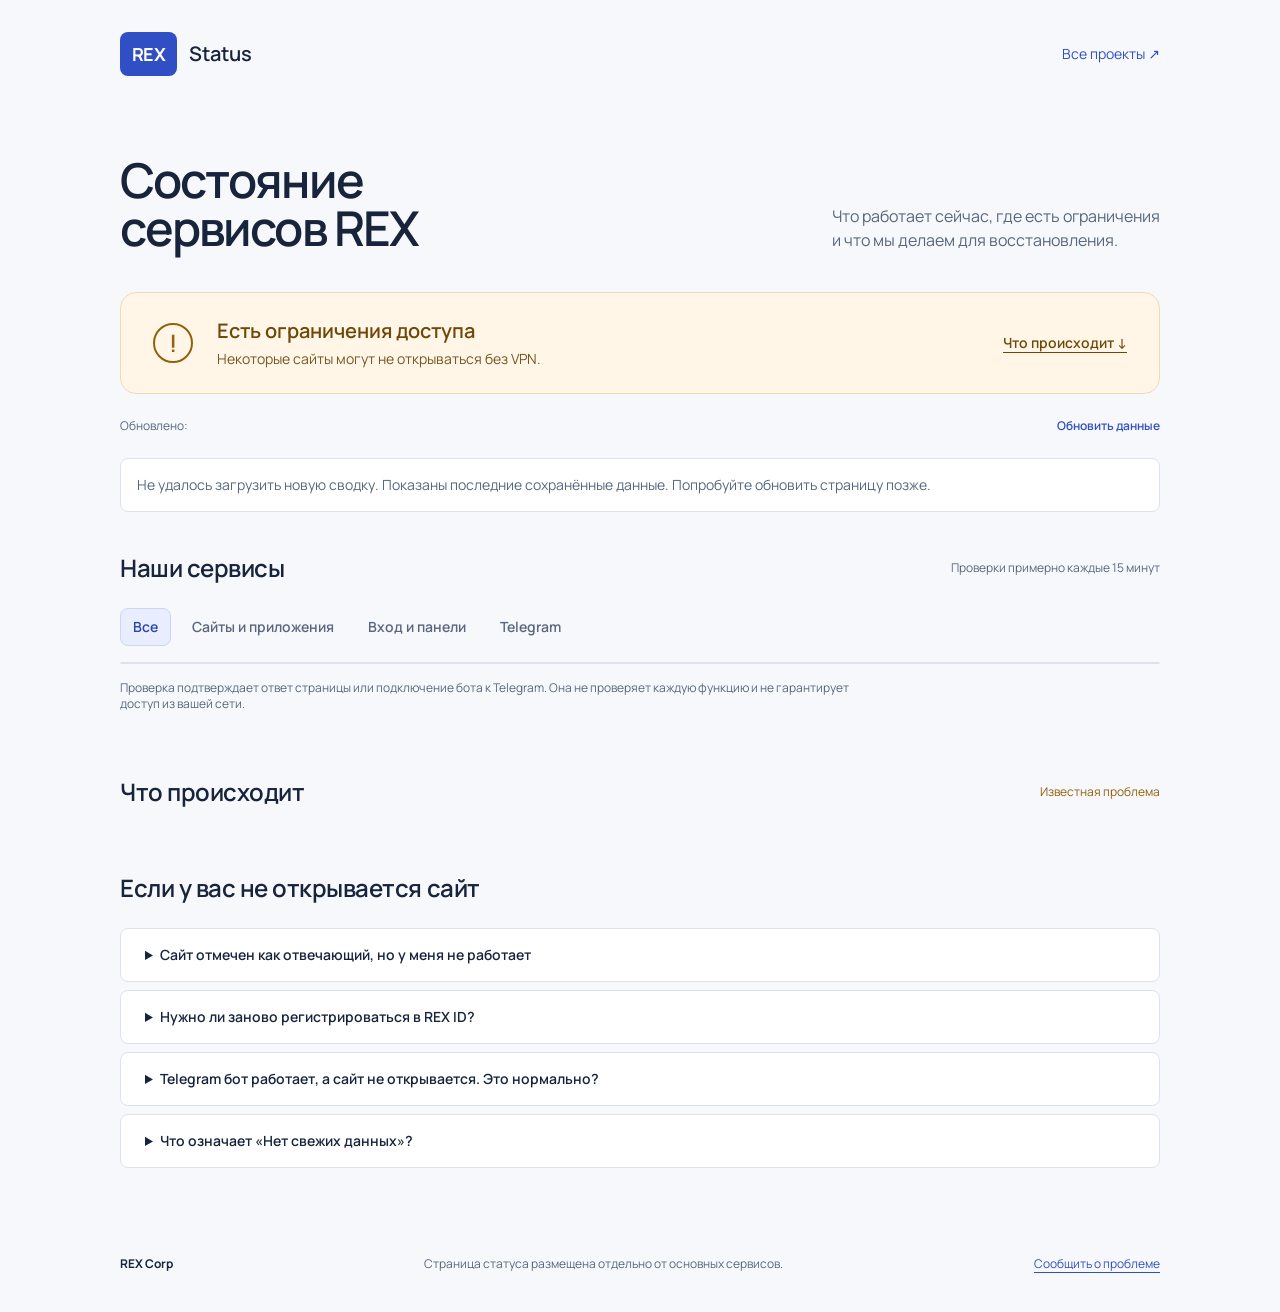
==== web/index.html @ 7a7c8351 "Create independent public REX service status page" ====
<!doctype html>
<html lang="ru">
<head>
  <meta charset="utf-8">
  <meta name="viewport" content="width=device-width, initial-scale=1">
  <meta name="color-scheme" content="light">
  <title>REX Status — состояние проектов</title>
  <meta name="description" content="Доступность сайтов, REX ID и Telegram ботов REX Corp. Текущие ограничения, результаты проверок и сообщения о восстановлении.">
  <meta property="og:title" content="REX Status — состояние проектов">
  <meta property="og:description" content="Что работает сейчас и где есть ограничения доступа.">
  <meta property="og:type" content="website">
  <meta property="og:url" content="https://status.rexcorp.space/">
  <link rel="canonical" href="https://status.rexcorp.space/">
  <link rel="icon" type="image/svg+xml" href="./favicon.svg">
  <link rel="stylesheet" href="./style.css">
  <script src="./app.js" defer></script>
</head>
<body>
  <a class="skip" href="#main">К содержимому</a>
  <header class="header wrap"><a class="brand" href="/" aria-label="REX Status, главная"><span class="brand-mark">REX</span><span class="brand-title">Status</span></a><a class="hub-link" href="https://hub.rexcorp.space/">Все проекты <span aria-hidden="true">↗</span></a></header>
  <main id="main" class="wrap">
    <section class="intro" aria-labelledby="page-title"><h1 id="page-title">Состояние<br>сервисов REX</h1><p>Что работает сейчас, где есть ограничения<br class="desktop-break"> и что мы делаем для восстановления.</p></section>
    <section class="overview" aria-labelledby="overall-title"><div class="overall-icon" aria-hidden="true">!</div><div><h2 id="overall-title">Есть ограничения доступа</h2><p id="overall-description">Некоторые сайты могут не открываться без VPN.</p></div><a class="overview-link" href="#incidents">Что происходит <span aria-hidden="true">↓</span></a></section>
    <div class="freshness"><span id="updated">Обновлено: <!--UPDATED--></span><button type="button" id="refresh" hidden>Обновить данные</button></div>
    <p class="notice" id="data-notice" role="status" hidden></p>
    <section class="components" aria-labelledby="services-title"><div class="section-heading"><h2 id="services-title">Наши сервисы</h2><span class="muted">Проверки примерно каждые 15 минут</span></div>
      <div class="filters" role="group" aria-label="Показать сервисы"><button type="button" data-filter="all" aria-pressed="true">Все</button><button type="button" data-filter="web" aria-pressed="false">Сайты и приложения</button><button type="button" data-filter="identity" aria-pressed="false">Вход и панели</button><button type="button" data-filter="telegram" aria-pressed="false">Telegram</button></div>
      <ul class="service-list" id="service-list"><!--SERVICES--></ul>
      <p class="method-note">Проверка подтверждает ответ страницы или подключение бота к Telegram. Она не проверяет каждую функцию и не гарантирует доступ из вашей сети.</p>
    </section>
    <section id="incidents" class="incidents" aria-labelledby="incident-title"><div class="section-heading"><h2 id="incident-title">Что происходит</h2><span class="incident-count">Известная проблема</span></div><!--INCIDENTS--></section>
    <section class="help" aria-labelledby="help-title"><h2 id="help-title">Если у вас не открывается сайт</h2><details><summary>Сайт отмечен как отвечающий, но у меня не работает</summary><p>Проверка выполняется из отдельной сети. Ограничения вашего провайдера могут отличаться. Пока сообщение о проблеме доступа открыто, даже отвечающий сайт может не загружаться без VPN.</p></details><details><summary>Нужно ли заново регистрироваться в REX ID?</summary><p>Нет. Ошибка подключения не означает, что аккаунт удалён. Используйте существующий REX ID. На iPhone вход с ключом доступа уже проверен в Safari с VPN.</p></details><details><summary>Telegram бот работает, а сайт не открывается. Это нормально?</summary><p>Да. Подключение ботов к Telegram и доступ к сайтам проверяются отдельно. У отдельных команд бота могут быть дополнительные зависимости.</p></details><details><summary>Что означает «Нет свежих данных»?</summary><p>Последняя проверка устарела или ещё не получена. Это не означает автоматически, что сервис выключен. Время обновления всегда указано над списком.</p></details></section>
    <noscript><p class="notice">Показан снимок на время, указанное выше. Для новой проверки перезагрузите страницу. Список доступен без JavaScript.</p></noscript>
  </main>
  <footer class="footer wrap"><span>REX Corp</span><p>Страница статуса размещена отдельно от основных сервисов.</p><a href="mailto:support@rexcorp.space">Сообщить о проблеме</a></footer>
</body>
</html>
---- web/style.css ----
@font-face{font-family:Manrope;src:url('./fonts/manrope-cyrillic.woff2') format('woff2');font-weight:400 700;font-style:normal;font-display:swap;unicode-range:U+0400-045F,U+0490-0491,U+04B0-04B1,U+2116}
@font-face{font-family:Manrope;src:url('./fonts/manrope-latin.woff2') format('woff2');font-weight:400 700;font-style:normal;font-display:swap}
:root{--bg:#f6f8fb;--paper:#fff;--ink:#18243c;--muted:#59677d;--line:#dce3ed;--blue:#314fc4;--amber:#93600b;--amber-bg:#fff6e7;--green:#19704e;--red:#a63535;--radius:16px}
*{box-sizing:border-box}html{scroll-behavior:smooth;scroll-padding-top:24px}body{margin:0;background:var(--bg);color:var(--ink);font:400 16px/1.5 Manrope,system-ui,sans-serif}button,a,summary{-webkit-tap-highlight-color:transparent}button{font:inherit}a{color:var(--blue);text-underline-offset:4px}a:hover{text-decoration:underline}a:focus-visible,button:focus-visible,summary:focus-visible{outline:3px solid var(--blue);outline-offset:4px}p,h1,h2,h3,h4{margin:0;text-wrap:pretty}h1,h2,h3{text-wrap:balance}button,summary{cursor:pointer}button:disabled{cursor:wait;opacity:.65}[hidden]{display:none!important}.wrap{width:min(1040px,calc(100% - 48px));margin-inline:auto}.header{display:flex;align-items:center;justify-content:space-between;gap:24px;padding-block:32px}.brand{display:inline-flex;gap:12px;align-items:center;color:var(--ink);text-decoration:none}.brand:hover{text-decoration:none}.brand-mark{display:grid;place-items:center;background:var(--blue);color:#fff;min-height:40px;padding:8px 12px;border-radius:8px;font-size:18px;line-height:28px;font-weight:700;letter-spacing:-.04em}.brand-title{font-size:20px;line-height:28px;font-weight:600}.hub-link{font-size:14px;line-height:20px;text-decoration:none}.intro{padding:48px 0 40px;display:flex;justify-content:space-between;align-items:end;gap:32px}.intro h1{font-size:48px;line-height:1;font-weight:600;letter-spacing:-.04em;max-width:680px}.intro p{max-width:480px;color:var(--muted);font-size:16px;line-height:24px}.overview{display:flex;align-items:center;gap:24px;padding:24px 32px;background:var(--amber-bg);border:1px solid #eedbb6;border-radius:var(--radius)}.overall-icon{flex-shrink:0;display:grid;place-items:center;width:40px;height:40px;border:2px solid var(--amber);border-radius:50%;color:var(--amber);font-size:24px;line-height:32px;font-weight:600}.overview h2{font-size:20px;line-height:28px;font-weight:600;color:#6f4808}.overview p{color:#765623;margin-top:4px;font-size:14px;line-height:20px}.overview-link{margin-left:auto;flex-shrink:0;font-size:14px;line-height:20px;font-weight:600;color:#6f4808}.freshness{display:flex;align-items:center;justify-content:space-between;gap:16px;min-height:48px;margin-top:8px;color:var(--muted);font-size:12px;line-height:16px}.freshness button{color:var(--blue);background:transparent;border:0;padding:8px 0;font-size:12px;line-height:16px;font-weight:600}.notice{margin-top:8px;border:1px solid var(--line);border-radius:8px;background:var(--paper);padding:16px;color:var(--muted);font-size:14px;line-height:20px}.components{margin-top:40px}.section-heading{display:flex;align-items:center;justify-content:space-between;gap:16px;margin-bottom:24px}.section-heading h2,.help h2{font-size:24px;line-height:32px;font-weight:600;letter-spacing:-.02em}.muted{color:var(--muted);font-size:12px;line-height:16px}.filters{display:flex;gap:8px;flex-wrap:wrap;margin-bottom:16px}.filters button{border:1px solid transparent;background:transparent;color:var(--muted);border-radius:8px;padding:8px 12px;font-size:14px;line-height:20px;font-weight:600;transition:opacity .3s cubic-bezier(.22,1,.36,1)}.filters button:hover{background:#e9eef7}.filters button[aria-pressed=true]{border-color:#cad6f4;background:#e8edff;color:#2d46a7}.filters button:active{transform:translateY(1px)}.service-list{list-style:none;margin:0;padding:0;background:var(--paper);border:1px solid var(--line);border-radius:var(--radius);overflow:hidden}.service{display:flex;justify-content:space-between;align-items:center;gap:24px;padding:24px 32px;background:var(--paper)}.service+.service{box-shadow:0 -1px 0 var(--line)}.service-info h3{font-size:16px;line-height:24px;font-weight:600}.service-info h3 a{color:var(--ink);text-decoration:none}.service-info h3 a:hover{color:var(--blue);text-decoration:underline}.service-info p{color:var(--muted);font-size:14px;line-height:20px;margin-top:4px}.service-state{display:flex;align-items:end;flex-direction:column;gap:8px;text-align:right;max-width:360px}.pill{display:inline-flex;align-items:center;gap:8px;border-radius:8px;padding:4px 8px;font-size:12px;line-height:16px;font-weight:600;white-space:nowrap}.dot{width:8px;height:8px;border-radius:50%;background:currentColor;flex-shrink:0}.limited{color:var(--amber);background:var(--amber-bg)}.operational{color:var(--green);background:#edf7f1}.outage{color:var(--red);background:#fff0f0}.unknown{color:var(--muted);background:#eff2f7}.service-note{font-size:12px;line-height:16px;color:var(--muted)}.method-note{color:var(--muted);font-size:12px;line-height:16px;margin-top:16px;max-width:760px}.incidents{margin-top:64px}.incident-count{font-size:12px;line-height:16px;color:var(--amber)}.incident{background:var(--paper);border:1px solid var(--line);border-radius:var(--radius);padding:32px}.incident-top{display:flex;gap:16px;align-items:center;justify-content:space-between;font-size:12px;line-height:16px;color:var(--muted);margin-bottom:16px}.incident-stage{background:#e8edff;color:#304aa5;padding:4px 8px;border-radius:8px;font-weight:600}.incident h3{font-size:24px;line-height:32px;font-weight:600;max-width:760px;margin-bottom:16px}.incident p{color:var(--muted);max-width:760px;font-size:14px;line-height:20px}.advice{padding:16px;background:#f1f5fb;border-radius:8px;margin-block:24px}.advice strong{display:block;font-size:14px;line-height:20px;font-weight:600;margin-bottom:8px}.incident details{margin-top:24px}.incident summary{font-size:14px;line-height:20px;font-weight:600;color:var(--blue);width:fit-content}.timeline{list-style:none;margin:24px 0 0;padding:0;display:grid;gap:24px}.timeline li{display:grid;grid-template-columns:160px 1fr;gap:24px}.timeline time{font-size:12px;line-height:16px;color:var(--muted);padding-top:4px}.timeline h4{font-size:14px;line-height:20px;font-weight:600;margin-bottom:8px}.help{margin-top:64px;padding-bottom:64px}.help h2{margin-bottom:24px}.help details{border:1px solid var(--line);background:var(--paper);border-radius:8px;padding:16px 24px;margin-top:8px}.help summary{font-size:14px;line-height:20px;font-weight:600}.help details p{margin-top:16px;font-size:14px;line-height:20px;color:var(--muted);max-width:760px}.footer{display:flex;align-items:center;justify-content:space-between;gap:24px;padding-block:24px 40px;color:var(--muted);font-size:12px;line-height:16px}.footer>span{font-weight:700;color:var(--ink)}.footer p{max-width:440px}.footer a{white-space:nowrap}.skip{position:fixed;top:8px;left:16px;z-index:20;transform:translateY(-150%);background:var(--paper);padding:12px 16px;border-radius:8px}.skip:focus{transform:none}.sr-only{position:absolute;width:1px;height:1px;padding:0;margin:-1px;overflow:hidden;clip:rect(0,0,0,0);white-space:nowrap;border:0}.overview.is-outage{background:#fff0f0;border-color:#edc7c7}.overview.is-outage h2,.overview.is-outage p,.overview.is-outage .overview-link,.overview.is-outage .overall-icon{color:var(--red)}.overview.is-unknown{background:#eff2f7;border-color:var(--line)}.overview.is-unknown h2,.overview.is-unknown p,.overview.is-unknown .overview-link,.overview.is-unknown .overall-icon{color:var(--muted)}.overview.is-operational{background:#edf7f1;border-color:#c6e3d2}.overview.is-operational h2,.overview.is-operational p,.overview.is-operational .overall-icon{color:var(--green)}
@media(max-width:760px){.intro{display:block;padding-top:32px}.intro h1{font-size:36px;line-height:40px}.intro p{margin-top:24px}.desktop-break{display:none}.overview{padding:24px;gap:16px;flex-wrap:wrap}.overview>div:nth-child(2){flex:1;min-width:0}.overview h2{font-size:18px;line-height:28px}.overview-link{margin-left:0;width:100%}.section-heading{align-items:start;flex-direction:column;gap:8px}.service{padding:24px;gap:16px;align-items:start;flex-direction:column}.service-state{align-items:start;text-align:left;max-width:100%;gap:8px}.incident{padding:24px}.incident h3{font-size:20px;line-height:28px}.incident-top{align-items:start;flex-wrap:wrap;gap:8px}.timeline li{grid-template-columns:1fr;gap:8px}.footer{flex-wrap:wrap;gap:16px}.footer p{order:3;width:100%}.wrap{width:calc(100% - 32px)}.header{padding-block:24px}.freshness{align-items:start;padding-top:8px}.freshness #updated{max-width:220px}.filters{gap:4px}.filters button{padding:8px;font-size:12px;line-height:16px}.help details{padding:16px}.help h2{font-size:20px;line-height:28px}}
@media(prefers-reduced-motion:reduce){html{scroll-behavior:auto}*,*::before,*::after{transition:none!important;animation:none!important}}
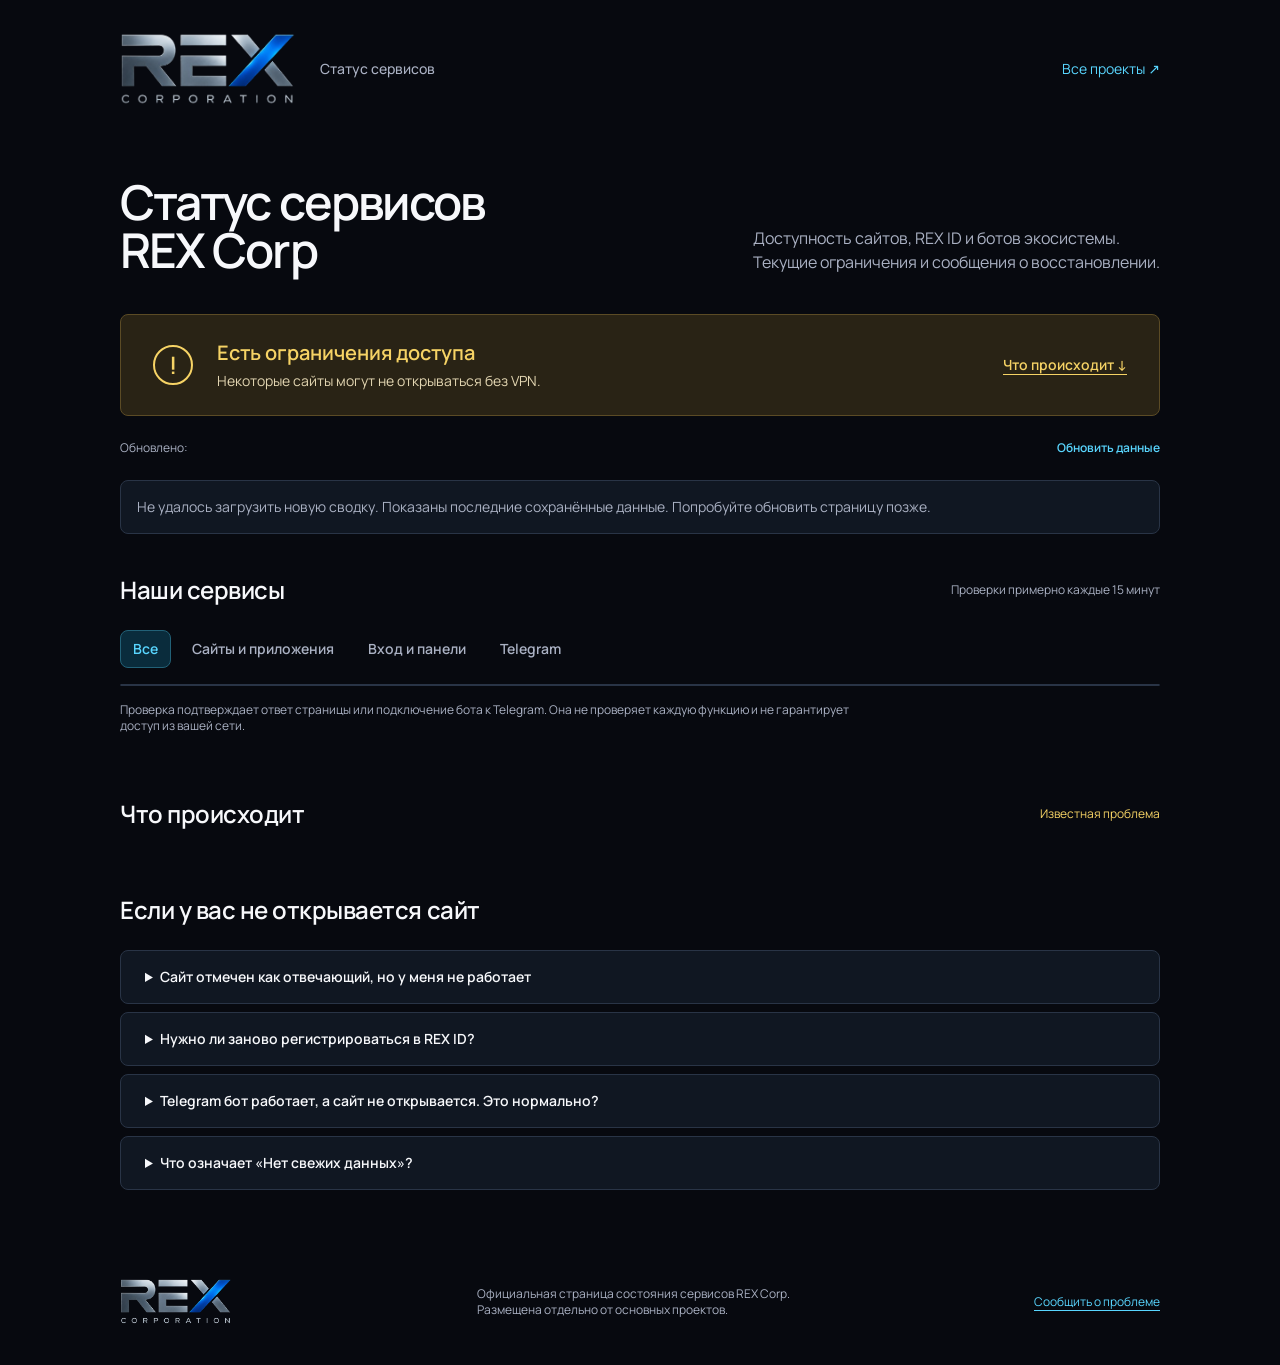
==== commit 4f51d6ea: "Brand service status with the original REX Corp identity" ====
--- a/web/index.html
+++ b/web/index.html
@@ -3,23 +3,29 @@
 <head>
   <meta charset="utf-8">
   <meta name="viewport" content="width=device-width, initial-scale=1">
-  <meta name="color-scheme" content="light">
-  <title>REX Status — состояние проектов</title>
+  <meta name="color-scheme" content="dark">
+  <meta name="theme-color" content="#07090f">
+  <title>REX Corp — статус сервисов</title>
   <meta name="description" content="Доступность сайтов, REX ID и Telegram ботов REX Corp. Текущие ограничения, результаты проверок и сообщения о восстановлении.">
-  <meta property="og:title" content="REX Status — состояние проектов">
+  <meta property="og:title" content="REX Corp — статус сервисов">
   <meta property="og:description" content="Что работает сейчас и где есть ограничения доступа.">
   <meta property="og:type" content="website">
   <meta property="og:url" content="https://status.rexcorp.space/">
+  <meta property="og:site_name" content="REX Corp">
+  <meta property="og:image" content="https://status.rexcorp.space/rex-corp-logo.png">
+  <meta property="og:image:alt" content="REX Corporation">
   <link rel="canonical" href="https://status.rexcorp.space/">
-  <link rel="icon" type="image/svg+xml" href="./favicon.svg">
+  <link rel="icon" type="image/png" href="./rex-corp-logo.png">
+  <link rel="apple-touch-icon" href="./rex-corp-logo.png">
   <link rel="stylesheet" href="./style.css">
+  <link rel="stylesheet" href="./brand.css">
   <script src="./app.js" defer></script>
 </head>
 <body>
   <a class="skip" href="#main">К содержимому</a>
-  <header class="header wrap"><a class="brand" href="/" aria-label="REX Status, главная"><span class="brand-mark">REX</span><span class="brand-title">Status</span></a><a class="hub-link" href="https://hub.rexcorp.space/">Все проекты <span aria-hidden="true">↗</span></a></header>
+  <header class="header wrap"><a class="brand" href="/" aria-label="REX Corp, статус сервисов"><img class="brand-logo" src="./rex-corp-logo.png" alt="REX Corporation" width="396" height="167"><span class="brand-title">Статус сервисов</span></a><a class="hub-link" href="https://hub.rexcorp.space/">Все проекты <span aria-hidden="true">↗</span></a></header>
   <main id="main" class="wrap">
-    <section class="intro" aria-labelledby="page-title"><h1 id="page-title">Состояние<br>сервисов REX</h1><p>Что работает сейчас, где есть ограничения<br class="desktop-break"> и что мы делаем для восстановления.</p></section>
+    <section class="intro" aria-labelledby="page-title"><h1 id="page-title">Статус сервисов<br>REX Corp</h1><p>Доступность сайтов, REX ID и ботов экосистемы.<br class="desktop-break"> Текущие ограничения и сообщения о восстановлении.</p></section>
     <section class="overview" aria-labelledby="overall-title"><div class="overall-icon" aria-hidden="true">!</div><div><h2 id="overall-title">Есть ограничения доступа</h2><p id="overall-description">Некоторые сайты могут не открываться без VPN.</p></div><a class="overview-link" href="#incidents">Что происходит <span aria-hidden="true">↓</span></a></section>
     <div class="freshness"><span id="updated">Обновлено: <!--UPDATED--></span><button type="button" id="refresh" hidden>Обновить данные</button></div>
     <p class="notice" id="data-notice" role="status" hidden></p>
@@ -32,6 +38,6 @@
     <section class="help" aria-labelledby="help-title"><h2 id="help-title">Если у вас не открывается сайт</h2><details><summary>Сайт отмечен как отвечающий, но у меня не работает</summary><p>Проверка выполняется из отдельной сети. Ограничения вашего провайдера могут отличаться. Пока сообщение о проблеме доступа открыто, даже отвечающий сайт может не загружаться без VPN.</p></details><details><summary>Нужно ли заново регистрироваться в REX ID?</summary><p>Нет. Ошибка подключения не означает, что аккаунт удалён. Используйте существующий REX ID. На iPhone вход с ключом доступа уже проверен в Safari с VPN.</p></details><details><summary>Telegram бот работает, а сайт не открывается. Это нормально?</summary><p>Да. Подключение ботов к Telegram и доступ к сайтам проверяются отдельно. У отдельных команд бота могут быть дополнительные зависимости.</p></details><details><summary>Что означает «Нет свежих данных»?</summary><p>Последняя проверка устарела или ещё не получена. Это не означает автоматически, что сервис выключен. Время обновления всегда указано над списком.</p></details></section>
     <noscript><p class="notice">Показан снимок на время, указанное выше. Для новой проверки перезагрузите страницу. Список доступен без JavaScript.</p></noscript>
   </main>
-  <footer class="footer wrap"><span>REX Corp</span><p>Страница статуса размещена отдельно от основных сервисов.</p><a href="mailto:support@rexcorp.space">Сообщить о проблеме</a></footer>
+  <footer class="footer wrap"><a class="footer-brand" href="https://rexcorp.space/" aria-label="Главная REX Corp"><img src="./rex-corp-logo.png" alt="REX Corporation" width="396" height="167" loading="lazy"></a><p>Официальная страница состояния сервисов REX Corp.<br>Размещена отдельно от основных проектов.</p><a href="mailto:support@rexcorp.space">Сообщить о проблеме</a></footer>
 </body>
 </html>
--- a/web/brand.css
+++ b/web/brand.css
@@ -0,0 +1,48 @@
+/* REX Corp identity. Layout and status behaviour remain in the base files. */
+:root {
+  color-scheme: dark;
+  --bg: #07090f;
+  --paper: #101722;
+  --ink: #f7f8fb;
+  --muted: #aab1c3;
+  --line: #293446;
+  --blue: #59d6ff;
+  --amber: #f6d365;
+  --amber-bg: #292315;
+  --green: #9df06f;
+  --red: #ff9da3;
+  --radius: 8px;
+}
+.brand { gap: 24px; }
+.brand-logo { display: block; width: 176px; height: auto; flex-shrink: 0; }
+.brand-title { color: var(--muted); font-size: 14px; line-height: 20px; font-weight: 500; }
+.hub-link { white-space: nowrap; }
+.intro { padding-block: 40px; }
+.overview { border-color: #5b4b25; }
+.overall-icon { border-color: currentColor; }
+.overview h2,.overview-link { color: var(--amber); }
+.overview p { color: #e2d5b1; }
+.filters button:hover { background: #1a2433; color: var(--ink); }
+.filters button[aria-pressed=true] { border-color: #226177; background: #0a2c3c; color: var(--blue); }
+.operational { background: #192818; }
+.outage { background: #321c24; }
+.unknown { background: #1a2433; }
+.incident-stage { background: #0a2c3c; color: var(--blue); }
+.advice { background: #162335; }
+.overview.is-outage { background: #321c24; border-color: #6b3b47; }
+.overview.is-unknown { background: #1a2433; border-color: var(--line); }
+.overview.is-operational { background: #192818; border-color: #3b5832; }
+.footer-brand { flex-shrink: 0; }
+.footer-brand img { display: block; width: 112px; height: auto; }
+.footer>a:last-child { white-space: nowrap; }
+@media(max-width:760px) {
+  .header { align-items: start; gap: 16px; }
+  .brand { flex-direction: column; align-items: start; gap: 8px; }
+  .brand-logo { width: 144px; }
+  .brand-title { font-size: 12px; line-height: 16px; }
+  .hub-link { margin-top: 8px; font-size: 12px; line-height: 16px; }
+  .intro { padding-top: 24px; }
+}
+@media(max-width:380px) {
+  .intro h1 { font-size: 30px; line-height: 36px; }
+}
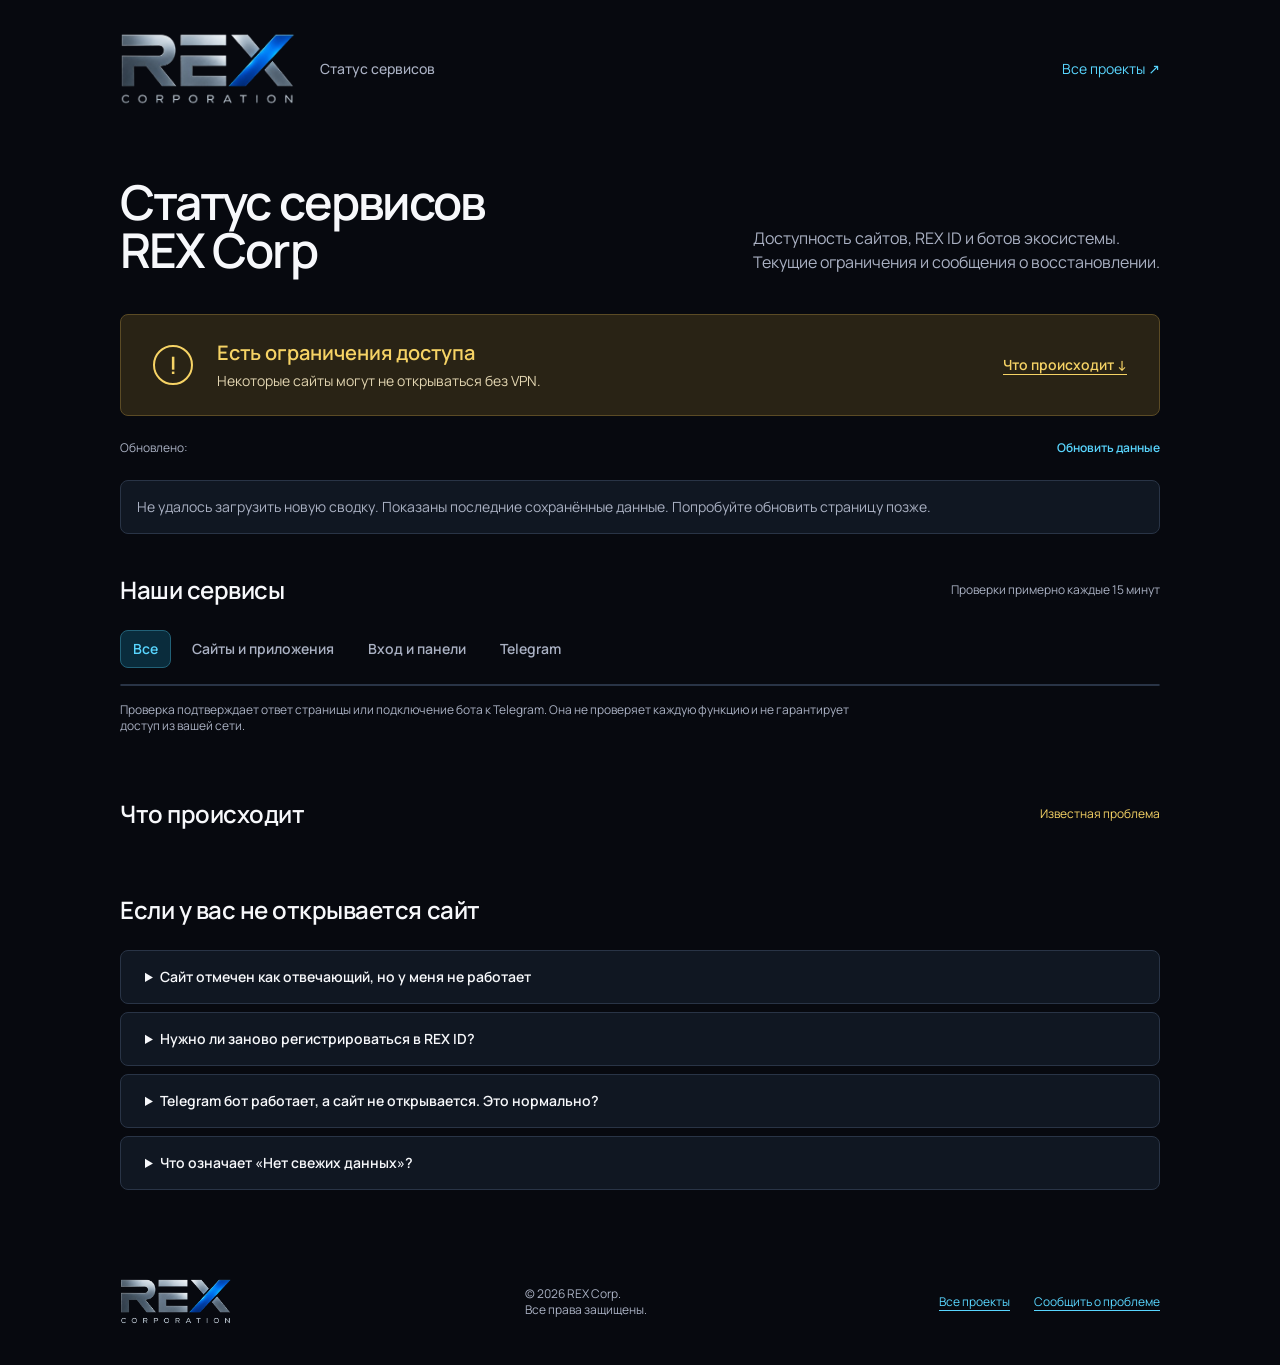
==== commit 59b49d19: "Use corporate copyright and links in the status footer" ====
--- a/web/index.html
+++ b/web/index.html
@@ -38,6 +38,6 @@
     <section class="help" aria-labelledby="help-title"><h2 id="help-title">Если у вас не открывается сайт</h2><details><summary>Сайт отмечен как отвечающий, но у меня не работает</summary><p>Проверка выполняется из отдельной сети. Ограничения вашего провайдера могут отличаться. Пока сообщение о проблеме доступа открыто, даже отвечающий сайт может не загружаться без VPN.</p></details><details><summary>Нужно ли заново регистрироваться в REX ID?</summary><p>Нет. Ошибка подключения не означает, что аккаунт удалён. Используйте существующий REX ID. На iPhone вход с ключом доступа уже проверен в Safari с VPN.</p></details><details><summary>Telegram бот работает, а сайт не открывается. Это нормально?</summary><p>Да. Подключение ботов к Telegram и доступ к сайтам проверяются отдельно. У отдельных команд бота могут быть дополнительные зависимости.</p></details><details><summary>Что означает «Нет свежих данных»?</summary><p>Последняя проверка устарела или ещё не получена. Это не означает автоматически, что сервис выключен. Время обновления всегда указано над списком.</p></details></section>
     <noscript><p class="notice">Показан снимок на время, указанное выше. Для новой проверки перезагрузите страницу. Список доступен без JavaScript.</p></noscript>
   </main>
-  <footer class="footer wrap"><a class="footer-brand" href="https://rexcorp.space/" aria-label="Главная REX Corp"><img src="./rex-corp-logo.png" alt="REX Corporation" width="396" height="167" loading="lazy"></a><p>Официальная страница состояния сервисов REX Corp.<br>Размещена отдельно от основных проектов.</p><a href="mailto:support@rexcorp.space">Сообщить о проблеме</a></footer>
+  <footer class="footer wrap"><a class="footer-brand" href="https://rexcorp.space/" aria-label="Главная REX Corp"><img src="./rex-corp-logo.png" alt="REX Corporation" width="396" height="167" loading="lazy"></a><p>© 2026 REX Corp.<br>Все права защищены.</p><nav class="footer-links" aria-label="Ссылки REX Corp"><a href="https://hub.rexcorp.space/">Все проекты</a><a href="mailto:support@rexcorp.space">Сообщить о проблеме</a></nav></footer>
 </body>
 </html>
--- a/web/brand.css
+++ b/web/brand.css
@@ -35,6 +35,7 @@
 .footer-brand { flex-shrink: 0; }
 .footer-brand img { display: block; width: 112px; height: auto; }
 .footer>a:last-child { white-space: nowrap; }
+.footer-links { display: flex; flex-wrap: wrap; gap: 16px 24px; }
 @media(max-width:760px) {
   .header { align-items: start; gap: 16px; }
   .brand { flex-direction: column; align-items: start; gap: 8px; }
